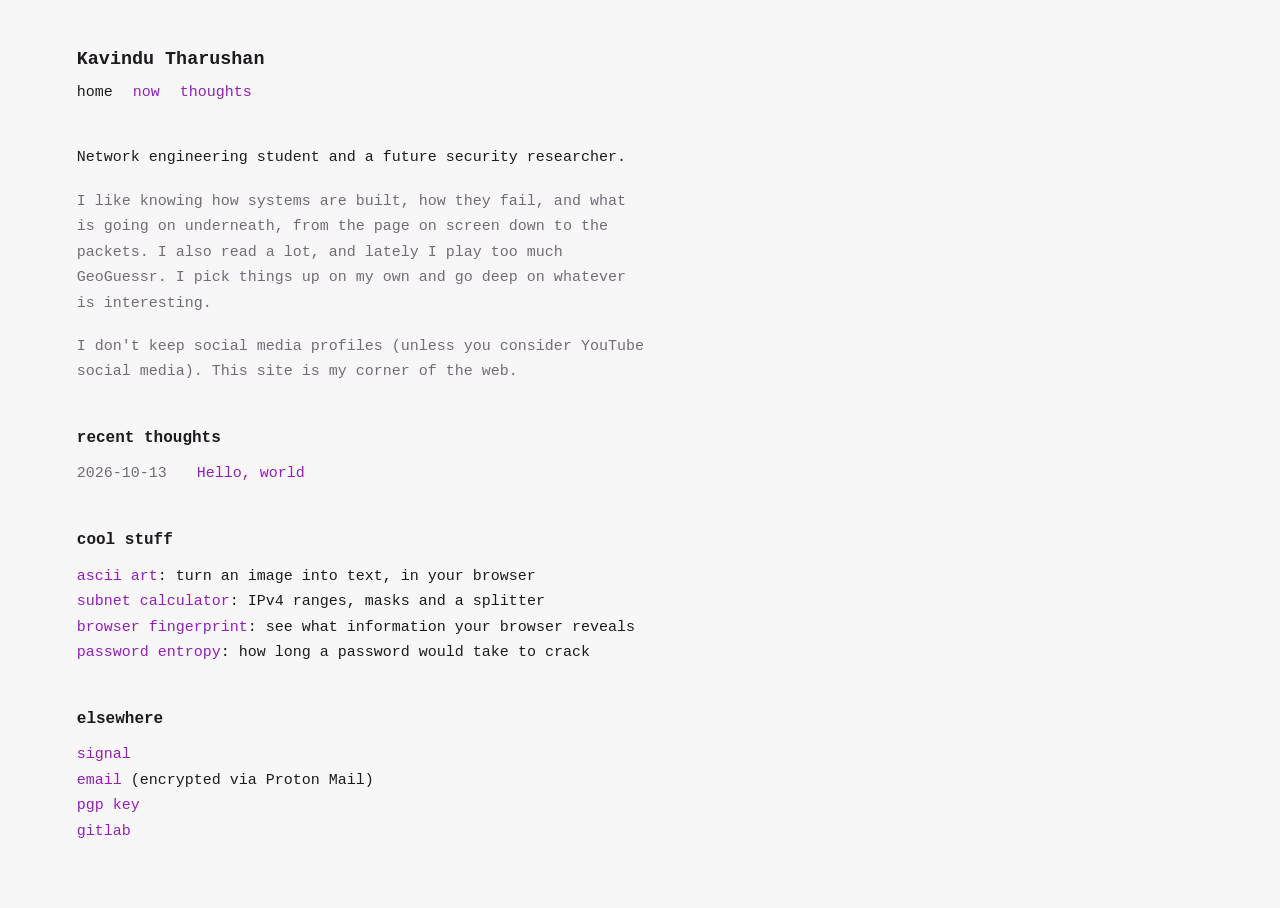
==== index.html @ e5a75009 "Upload existing code to GitLab" ====
<!DOCTYPE html>
<html lang="en">
<head>
    <meta charset="UTF-8">
    <meta name="robots" content="noindex, nofollow">
    <meta name="description" content="Kavindu Tharushan">
    <meta name="viewport" content="width=device-width, initial-scale=1">
    <title>Kavindu Tharushan</title>
    <link rel="stylesheet" href="style.css">
    <script src="script.js"></script>
</head>
<body>
    <header>
        <h1><a href="index.html">Kavindu Tharushan</a></h1>
        <nav aria-label="Main">
            <ul>
                <li><a href="index.html" aria-current="page">home</a></li>
                <li><a href="now.html">now</a></li>
                <li><a href="thoughts.html">thoughts</a></li>
            </ul>
        </nav>
    </header>

    <main>
        <p>Network engineering student and a future security researcher.</p>
        <p class="intro">
            I like knowing how systems are built, how they fail, and what is going on
            underneath, from the page on screen down to the packets. I also read a lot,
            and lately I play too much GeoGuessr. I pick things up on my own and go deep
            on whatever is interesting.
        </p>
        <p class="intro">
            I don't keep social media profiles (unless you consider YouTube social media). This site is my corner of the web.
        </p>

        <h2>recent thoughts</h2>
        <ul class="list">
            <li>
                <time datetime="2026-10-13">2026-10-13</time>
                <a href="thoughts/hello-world.html">Hello, world</a>
            </li>
        </ul>

        <h2>cool stuff</h2>
        <ul class="plain">
            <li><a href="ascii.html">ascii art</a>: turn an image into text, in your browser</li>
            <li><a href="subnet.html">subnet calculator</a>: IPv4 ranges, masks and a splitter</li>
            <li><a href="fingerprint.html">browser fingerprint</a>: see what information your browser reveals</li>
            <li><a href="entropy.html">password entropy</a>: how long a password would take to crack</li>
        </ul>

        <h2>elsewhere</h2>
        <ul class="plain">
            <li><a href="https://signal.me/#eu/JOUMF7QBXglz2vnQFjB076Pph9CpYDFtMTAvFRIgRxzm-uH-yd9P7IDy75soEsxz">signal</a></li>
            <li><a href="mailto:tharushan@proton.me">email</a> (encrypted via Proton Mail)</li>
            <li><a href="assets/D3978B1ACF475BD523FB5C649D1D9B317EA448F4.asc" target="_blank" rel="noopener noreferrer">pgp key</a></li>
            <li><a href="https://gitlab.com/KavinduTharushan" target="_blank" rel="noopener noreferrer">gitlab</a></li>
        </ul>
    </main>

    <footer>
        <p id="lastVisit"></p>
    </footer>
</body>
</html>
---- style.css ----
:root {
    --bg: #f8f7f7;
    --fg: #1e1b1a;
    --muted: #736b68;
    --rule: #e0dddc;
    --link: #a5461d;
    --select: rgba(168, 70, 26, .22);
    color-scheme: light;
}

@media (prefers-color-scheme: dark) {
    :root {
        --bg: #201e1d;
        --fg: #e2e0df;
        --muted: #918a88;
        --rule: #383533;
        --link: #e98b63;
        --select: rgba(232, 147, 90, .25);
        color-scheme: dark;
    }
}

* { box-sizing: border-box; margin: 0; padding: 0; }

html { background: var(--bg); }

body {
    font-family: "Adwaita Mono", ui-monospace, "SF Mono", "JetBrains Mono", Menlo, Consolas, monospace;
    font-size: 15px;
    line-height: 1.7;
    color: var(--fg);
    background: var(--bg);
    max-width: 42rem;
    margin: 0;
    padding: 3rem 1.5rem 4rem clamp(1.5rem, 6vw, 5rem);
    -webkit-font-smoothing: antialiased;
}

::selection { background: var(--select); color: var(--fg); }

a {
    color: var(--link);
    text-decoration: none;
}
a:hover { text-decoration: underline; text-underline-offset: 3px; }
a:focus-visible { outline: 2px solid var(--link); outline-offset: 3px; }

header { margin-bottom: 2.5rem; }

h1 {
    font-size: 1.15rem;
    font-weight: 700;
    line-height: 1.3;
    margin-bottom: .5rem;
}
h1 a { color: var(--fg); }
h1 a:hover { text-decoration: none; }

nav ul {
    list-style: none;
    display: flex;
    gap: 1.25rem;
}
nav a[aria-current="page"] { color: var(--fg); }

h2 {
    font-size: 1rem;
    font-weight: 700;
    margin: 2.5rem 0 .6rem;
}

p { margin-bottom: 1.1rem; }
.intro { color: var(--muted); }

.list { list-style: none; }
.list li {
    display: grid;
    grid-template-columns: 6.5rem minmax(0, 1fr);
    column-gap: 1rem;
}
.list time {
    color: var(--muted);
    font-variant-numeric: tabular-nums;
}
.list .summary {
    grid-column: 2;
    color: var(--muted);
    font-size: .9rem;
    margin-bottom: .5rem;
}

.plain { list-style: none; }

footer {
    margin-top: 3.5rem;
    color: var(--muted);
    font-size: .85rem;
    display: flex;
    align-items: center;
    gap: 1rem;
}
footer p { margin: 0; }
#lastVisit:empty { display: none; }
footer:not(:has(#lastVisit:not(:empty))) { display: none; }

@media (max-width: 480px) {
    body { font-size: 14.5px; padding-top: 2rem; }
    .list li { grid-template-columns: 1fr; }
    .list .summary { grid-column: 1; }
    .list time { font-size: .85rem; }
}

.note {
    margin-top: 2.5rem;
    color: var(--muted);
    font-size: .9rem;
}

.post-title { font-size: 1.15rem; margin: 0 0 .3rem; }
.meta { color: var(--muted); font-size: .9rem; margin-bottom: 2rem; }

.bullets { padding-left: 1.4rem; }
.bullets li { margin-bottom: .15rem; }
.bullets a { text-decoration: underline; text-underline-offset: 3px; text-decoration-thickness: 1px; }

h3 { font-size: .95rem; font-weight: 700; margin: 1.4rem 0 .4rem; }
h2 + h3 { margin-top: .4rem; }
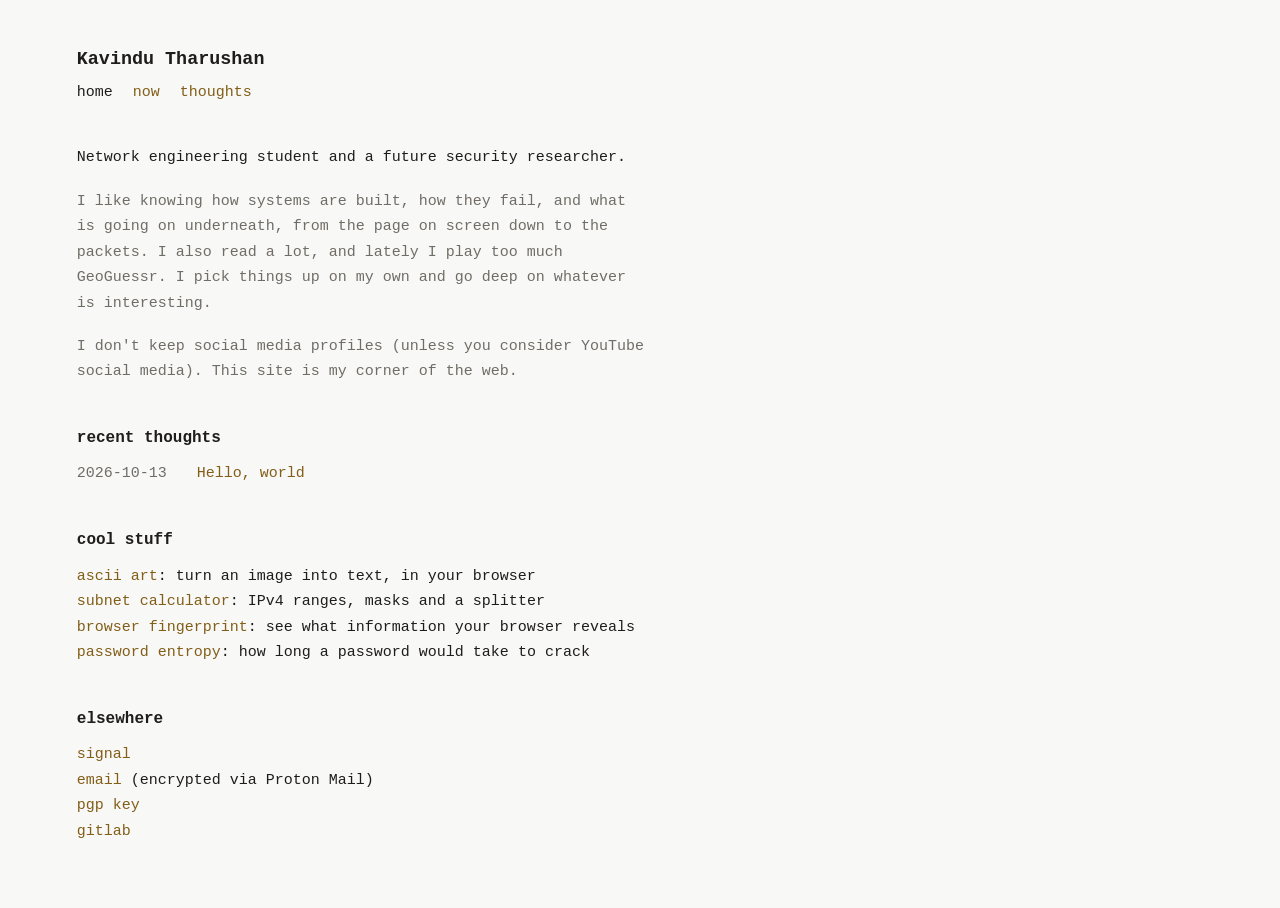
==== commit b9db69a2: "Add website files and folders" ====
--- a/index.html
+++ b/index.html
@@ -43,10 +43,10 @@
 
         <h2>cool stuff</h2>
         <ul class="plain">
-            <li><a href="ascii.html">ascii art</a>: turn an image into text, in your browser</li>
-            <li><a href="subnet.html">subnet calculator</a>: IPv4 ranges, masks and a splitter</li>
-            <li><a href="fingerprint.html">browser fingerprint</a>: see what information your browser reveals</li>
-            <li><a href="entropy.html">password entropy</a>: how long a password would take to crack</li>
+            <li><a href="stuff/ascii.html">ascii art</a>: turn an image into text, in your browser</li>
+            <li><a href="stuff/subnet.html">subnet calculator</a>: IPv4 ranges, masks and a splitter</li>
+            <li><a href="stuff/fingerprint.html">browser fingerprint</a>: see what information your browser reveals</li>
+            <li><a href="stuff/entropy.html">password entropy</a>: how long a password would take to crack</li>
         </ul>
 
         <h2>elsewhere</h2>
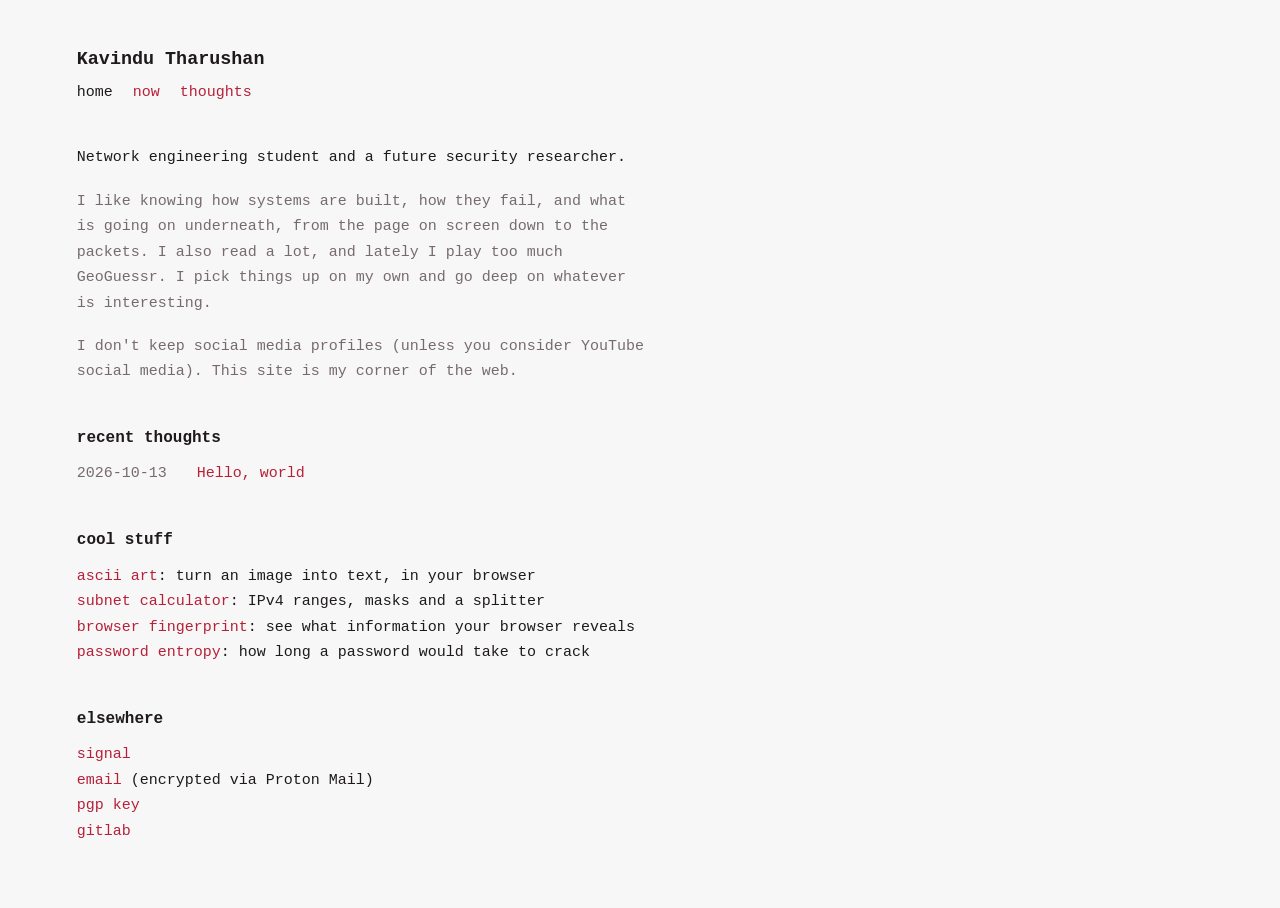
==== commit e2ca5851: "Update index.html" ====
--- a/index.html
+++ b/index.html
@@ -51,7 +51,7 @@
 
         <h2>elsewhere</h2>
         <ul class="plain">
-            <li><a href="https://signal.me/#eu/JOUMF7QBXglz2vnQFjB076Pph9CpYDFtMTAvFRIgRxzm-uH-yd9P7IDy75soEsxz">signal</a></li>
+            <li><a href="https://signal.me/#eu/LqPs8N6mU-rF07GUBzuDahVTzP-ZIU29grUjm2Q-lkLtcEbkz9hDGKBmIEVkSbF0">signal</a></li>
             <li><a href="mailto:tharushan@proton.me">email</a> (encrypted via Proton Mail)</li>
             <li><a href="assets/D3978B1ACF475BD523FB5C649D1D9B317EA448F4.asc" target="_blank" rel="noopener noreferrer">pgp key</a></li>
             <li><a href="https://gitlab.com/KavinduTharushan" target="_blank" rel="noopener noreferrer">gitlab</a></li>
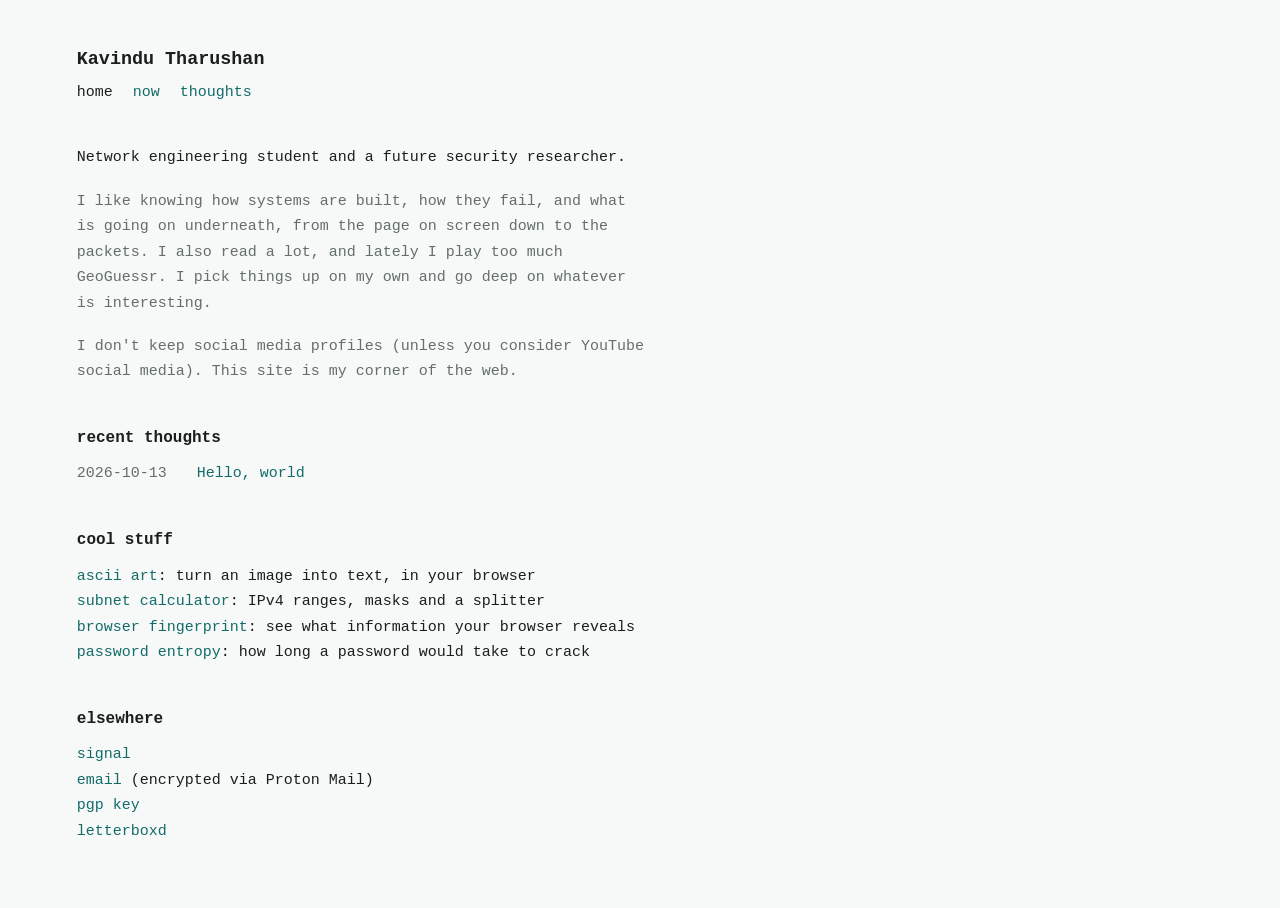
==== commit 09c46af4: "Update index.html" ====
--- a/index.html
+++ b/index.html
@@ -54,7 +54,7 @@
             <li><a href="https://signal.me/#eu/LqPs8N6mU-rF07GUBzuDahVTzP-ZIU29grUjm2Q-lkLtcEbkz9hDGKBmIEVkSbF0">signal</a></li>
             <li><a href="mailto:tharushan@proton.me">email</a> (encrypted via Proton Mail)</li>
             <li><a href="assets/D3978B1ACF475BD523FB5C649D1D9B317EA448F4.asc" target="_blank" rel="noopener noreferrer">pgp key</a></li>
-            <li><a href="https://gitlab.com/KavinduTharushan" target="_blank" rel="noopener noreferrer">gitlab</a></li>
+            <li><a href="https://letterboxd.com/tharushan/">letterboxd</a></li>
         </ul>
     </main>
 
